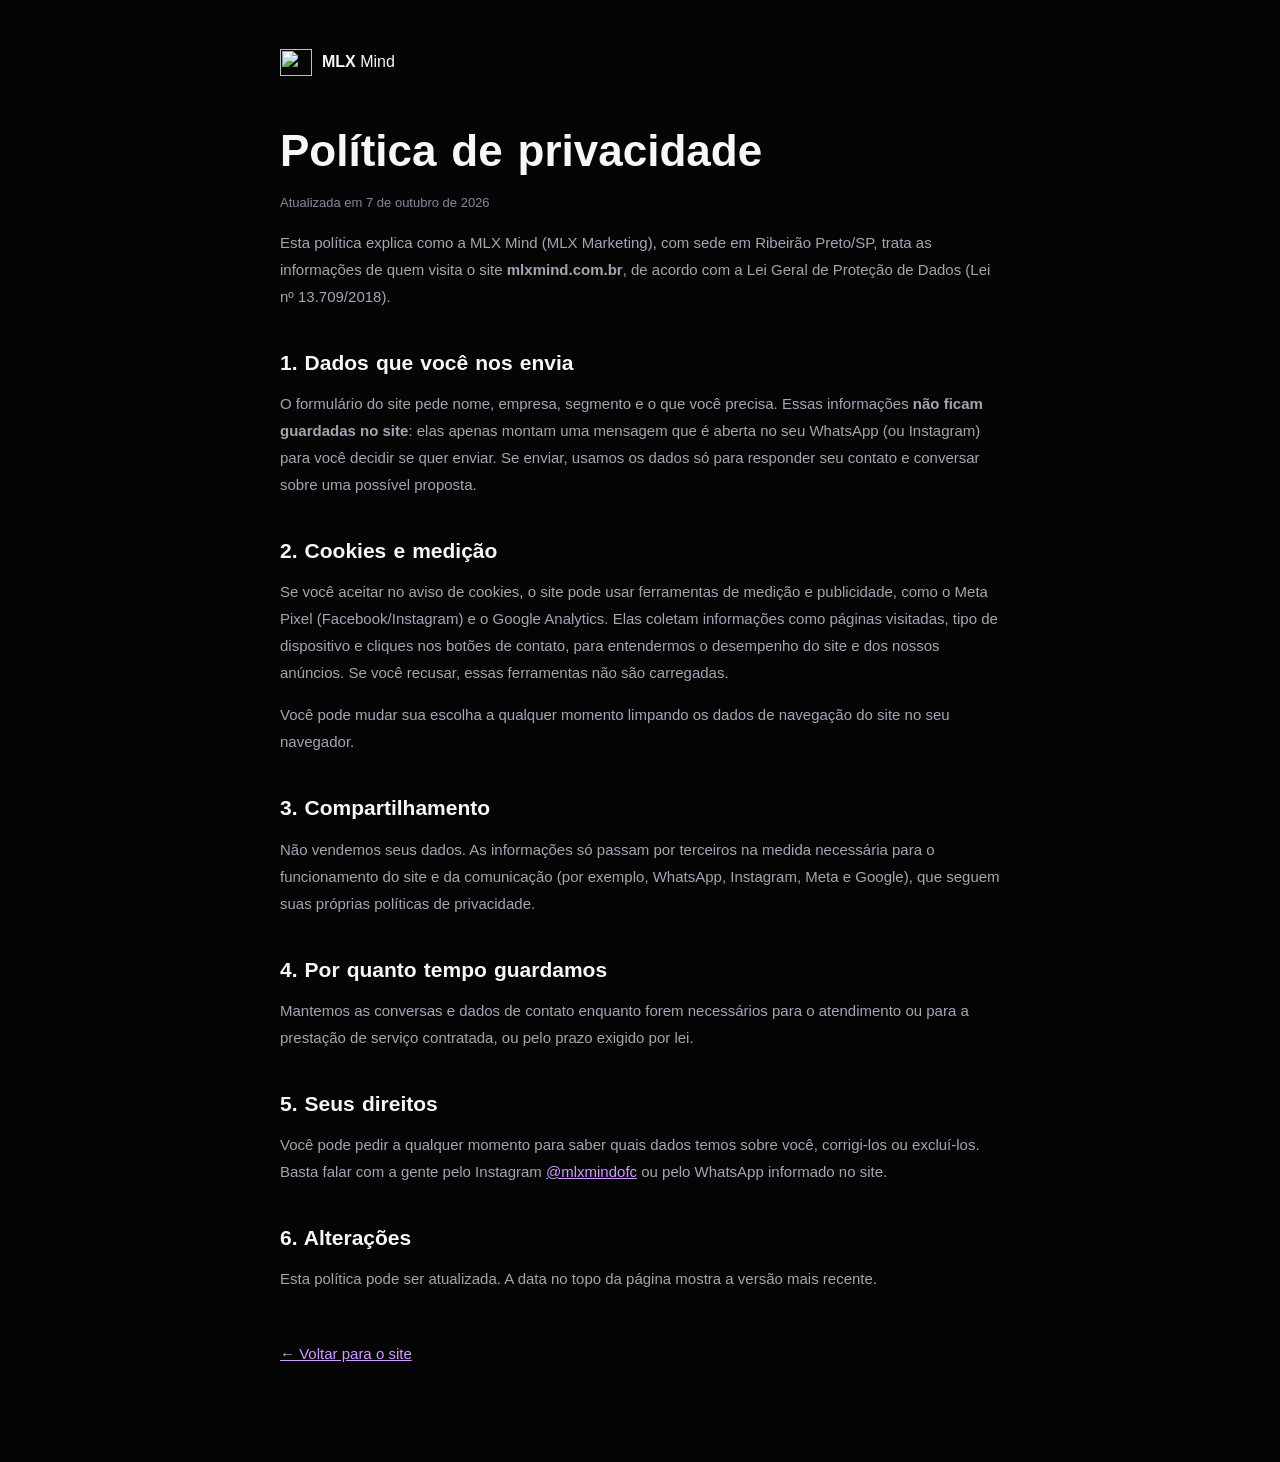
==== politica-de-privacidade.html @ 1ae9b0ad "Add files via upload" ====
<!DOCTYPE html>
<html lang="pt-BR">
<head>
  <meta charset="utf-8">
  <meta name="viewport" content="width=device-width, initial-scale=1">
  <meta name="theme-color" content="#050505">
  <title>Política de privacidade | MLX Mind</title>
  <meta name="description" content="Como a MLX Mind trata os dados de quem visita o site mlxmind.com.br.">
  <link rel="canonical" href="https://mlxmind.com.br/politica-de-privacidade.html">
  <link rel="icon" href="/favicon.ico" sizes="32x32">
  <link rel="icon" href="/favicon.svg" type="image/svg+xml">
  <link rel="apple-touch-icon" href="/apple-touch-icon.png">
  <style>
@font-face{font-family:'General Sans';src:url('/assets/fonts/general-sans-500.woff2') format('woff2');font-weight:500;font-display:swap}
@font-face{font-family:'General Sans';src:url('/assets/fonts/general-sans-600.woff2') format('woff2');font-weight:600;font-display:swap}
@font-face{font-family:'Clash Display';src:url('/assets/fonts/clash-display-600.woff2') format('woff2');font-weight:600;font-display:swap}
*{box-sizing:border-box}body{margin:0;background:#050505;color:#f7f6f9;font-family:'General Sans',Arial,sans-serif;font-weight:500;-webkit-font-smoothing:antialiased;line-height:1.8}
a{color:#d09cff}main{max-width:760px;margin:auto;padding:48px 20px 80px}
.back{display:inline-flex;align-items:center;gap:10px;text-decoration:none;color:#f7f6f9;margin-bottom:48px}.back img{width:32px;height:27px}.back b{font-family:'Clash Display',sans-serif;font-weight:600}
h1,h2{font-family:'Clash Display',sans-serif;font-weight:600;line-height:1.2;word-spacing:.06em}h1{font-size:clamp(32px,5vw,44px);margin:0 0 8px}h2{font-size:21px;margin:40px 0 8px}
p,li{color:#a9a2b3;font-size:15px}.date{color:#8f849b;font-size:13px}
  </style>
</head>
<body>
<main>
  <a class="back" href="/"><img src="/assets/img/logo-mark.svg" alt="" width="32" height="27"><span><b>MLX</b> Mind</span></a>
  <h1>Política de privacidade</h1>
  <p class="date">Atualizada em 7 de outubro de 2026</p>

  <p>Esta política explica como a MLX Mind (MLX Marketing), com sede em Ribeirão Preto/SP, trata as informações de quem visita o site <strong>mlxmind.com.br</strong>, de acordo com a Lei Geral de Proteção de Dados (Lei nº 13.709/2018).</p>

  <h2>1. Dados que você nos envia</h2>
  <p>O formulário do site pede nome, empresa, segmento e o que você precisa. Essas informações <strong>não ficam guardadas no site</strong>: elas apenas montam uma mensagem que é aberta no seu WhatsApp (ou Instagram) para você decidir se quer enviar. Se enviar, usamos os dados só para responder seu contato e conversar sobre uma possível proposta.</p>

  <h2>2. Cookies e medição</h2>
  <p>Se você aceitar no aviso de cookies, o site pode usar ferramentas de medição e publicidade, como o Meta Pixel (Facebook/Instagram) e o Google Analytics. Elas coletam informações como páginas visitadas, tipo de dispositivo e cliques nos botões de contato, para entendermos o desempenho do site e dos nossos anúncios. Se você recusar, essas ferramentas não são carregadas.</p>
  <p>Você pode mudar sua escolha a qualquer momento limpando os dados de navegação do site no seu navegador.</p>

  <h2>3. Compartilhamento</h2>
  <p>Não vendemos seus dados. As informações só passam por terceiros na medida necessária para o funcionamento do site e da comunicação (por exemplo, WhatsApp, Instagram, Meta e Google), que seguem suas próprias políticas de privacidade.</p>

  <h2>4. Por quanto tempo guardamos</h2>
  <p>Mantemos as conversas e dados de contato enquanto forem necessários para o atendimento ou para a prestação de serviço contratada, ou pelo prazo exigido por lei.</p>

  <h2>5. Seus direitos</h2>
  <p>Você pode pedir a qualquer momento para saber quais dados temos sobre você, corrigi-los ou excluí-los. Basta falar com a gente pelo Instagram <a href="https://www.instagram.com/mlxmindofc/" target="_blank" rel="noopener noreferrer">@mlxmindofc</a> ou pelo WhatsApp informado no site.</p>

  <h2>6. Alterações</h2>
  <p>Esta política pode ser atualizada. A data no topo da página mostra a versão mais recente.</p>

  <p style="margin-top:48px"><a href="/">← Voltar para o site</a></p>
</main>
</body>
</html>
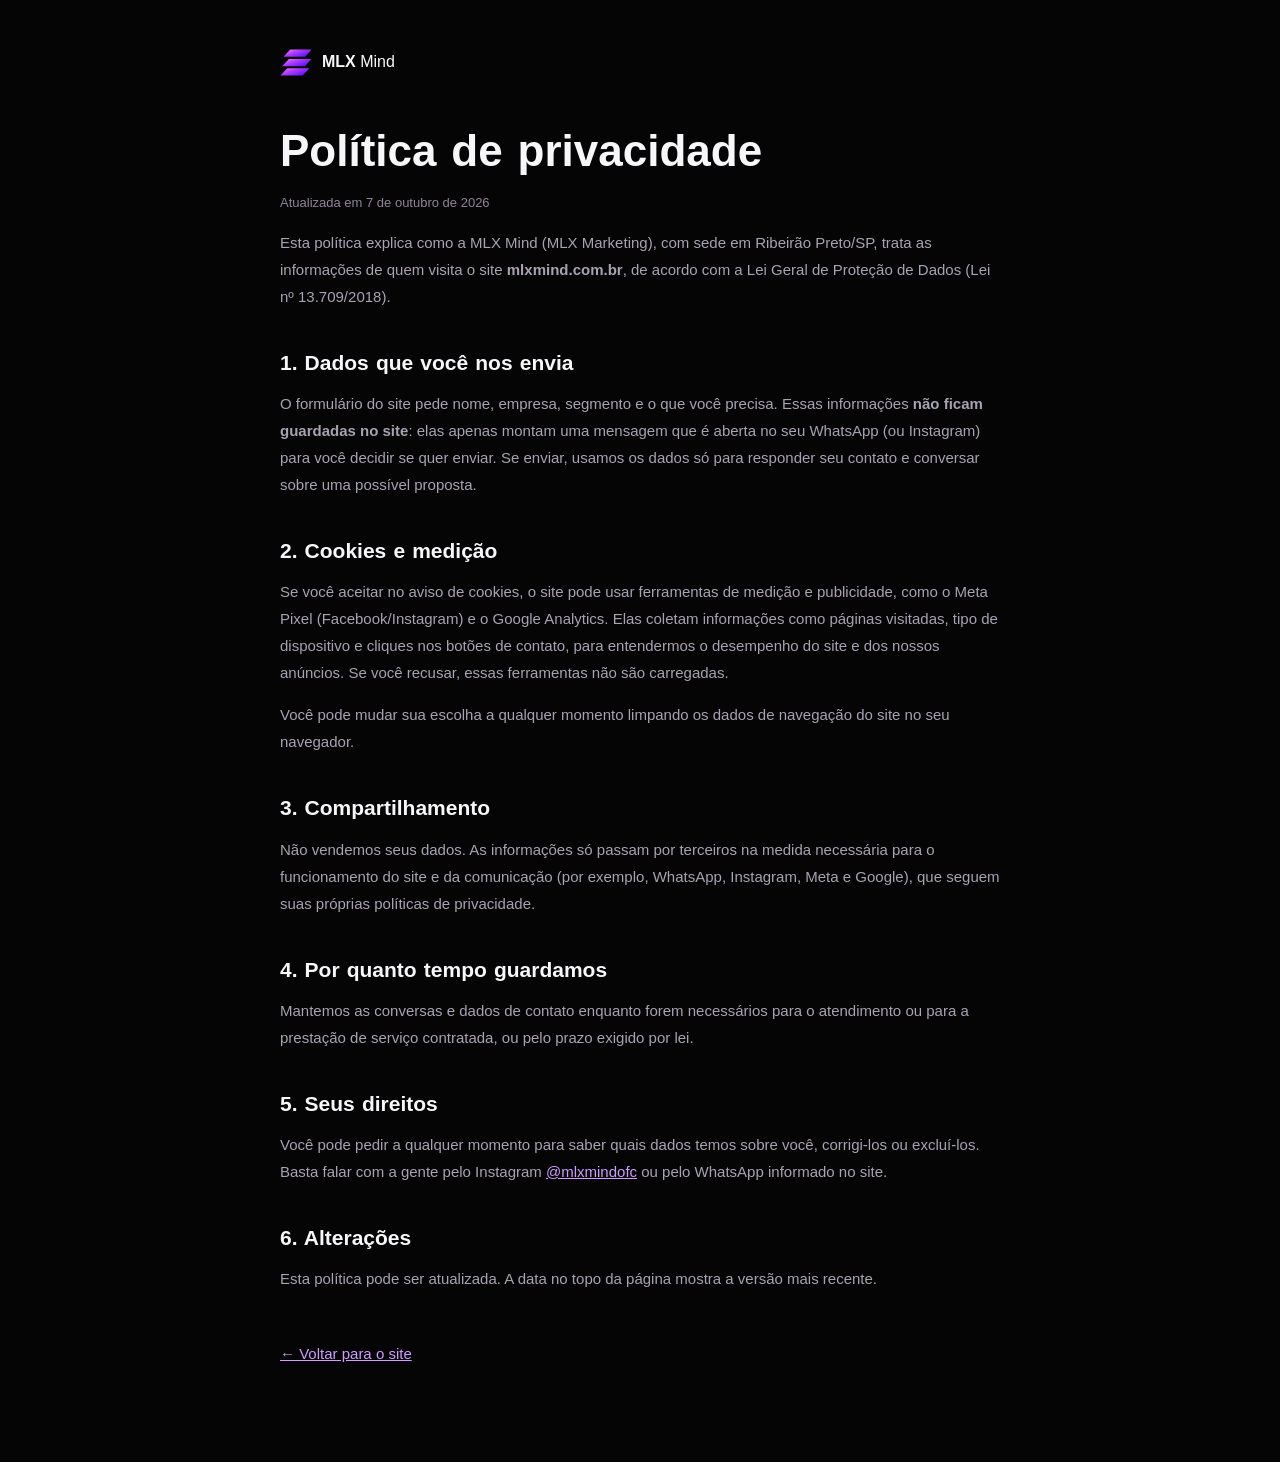
==== commit 00680896: "Update links and font paths in privacy policy page" ====
--- a/politica-de-privacidade.html
+++ b/politica-de-privacidade.html
@@ -7,23 +7,23 @@
   <title>Política de privacidade | MLX Mind</title>
   <meta name="description" content="Como a MLX Mind trata os dados de quem visita o site mlxmind.com.br.">
   <link rel="canonical" href="https://mlxmind.com.br/politica-de-privacidade.html">
-  <link rel="icon" href="/favicon.ico" sizes="32x32">
-  <link rel="icon" href="/favicon.svg" type="image/svg+xml">
-  <link rel="apple-touch-icon" href="/apple-touch-icon.png">
+  <link rel="icon" href="favicon.ico" sizes="32x32">
+  <link rel="icon" href="favicon.svg" type="image/svg+xml">
+  <link rel="apple-touch-icon" href="apple-touch-icon.png">
   <style>
-@font-face{font-family:'General Sans';src:url('/assets/fonts/general-sans-500.woff2') format('woff2');font-weight:500;font-display:swap}
-@font-face{font-family:'General Sans';src:url('/assets/fonts/general-sans-600.woff2') format('woff2');font-weight:600;font-display:swap}
-@font-face{font-family:'Clash Display';src:url('/assets/fonts/clash-display-600.woff2') format('woff2');font-weight:600;font-display:swap}
+@font-face{font-family:'General Sans';src:url('assets/fonts/general-sans-500.woff2') format('woff2');font-weight:500;font-display:swap}
+@font-face{font-family:'General Sans';src:url('assets/fonts/general-sans-600.woff2') format('woff2');font-weight:600;font-display:swap}
+@font-face{font-family:'Clash Display';src:url('assets/fonts/clash-display-600.woff2') format('woff2');font-weight:600;font-display:swap}
 *{box-sizing:border-box}body{margin:0;background:#050505;color:#f7f6f9;font-family:'General Sans',Arial,sans-serif;font-weight:500;-webkit-font-smoothing:antialiased;line-height:1.8}
 a{color:#d09cff}main{max-width:760px;margin:auto;padding:48px 20px 80px}
-.back{display:inline-flex;align-items:center;gap:10px;text-decoration:none;color:#f7f6f9;margin-bottom:48px}.back img{width:32px;height:27px}.back b{font-family:'Clash Display',sans-serif;font-weight:600}
+.back{display:inline-flex;align-items:center;gap:10px;text-decoration:none;color:#f7f6f9;margin-bottom:48px}.back .brand-mark{width:32px;height:27px}.back b{font-family:'Clash Display',sans-serif;font-weight:600}
 h1,h2{font-family:'Clash Display',sans-serif;font-weight:600;line-height:1.2;word-spacing:.06em}h1{font-size:clamp(32px,5vw,44px);margin:0 0 8px}h2{font-size:21px;margin:40px 0 8px}
 p,li{color:#a9a2b3;font-size:15px}.date{color:#8f849b;font-size:13px}
   </style>
 </head>
 <body>
 <main>
-  <a class="back" href="/"><img src="/assets/img/logo-mark.svg" alt="" width="32" height="27"><span><b>MLX</b> Mind</span></a>
+  <a class="back" href="index.html"><svg class="brand-mark" viewBox="0 0 600 500" width="36" height="30" aria-hidden="true"><defs><linearGradient id="lg1" x1="0" y1="0" x2="1" y2=".7"><stop offset="0" stop-color="#f08cff"/><stop offset=".45" stop-color="#b13cff"/><stop offset="1" stop-color="#5b12f2"/></linearGradient></defs><g fill="url(#lg1)"><path d="M190 8h402L473 142H68z"/><path d="M167 186h421L470 319H40z"/><path d="M137 357h414L425 493H8z"/></g></svg><span><b>MLX</b> Mind</span></a>
   <h1>Política de privacidade</h1>
   <p class="date">Atualizada em 7 de outubro de 2026</p>
 
@@ -48,7 +48,7 @@
   <h2>6. Alterações</h2>
   <p>Esta política pode ser atualizada. A data no topo da página mostra a versão mais recente.</p>
 
-  <p style="margin-top:48px"><a href="/">← Voltar para o site</a></p>
+  <p style="margin-top:48px"><a href="index.html">← Voltar para o site</a></p>
 </main>
 </body>
 </html>
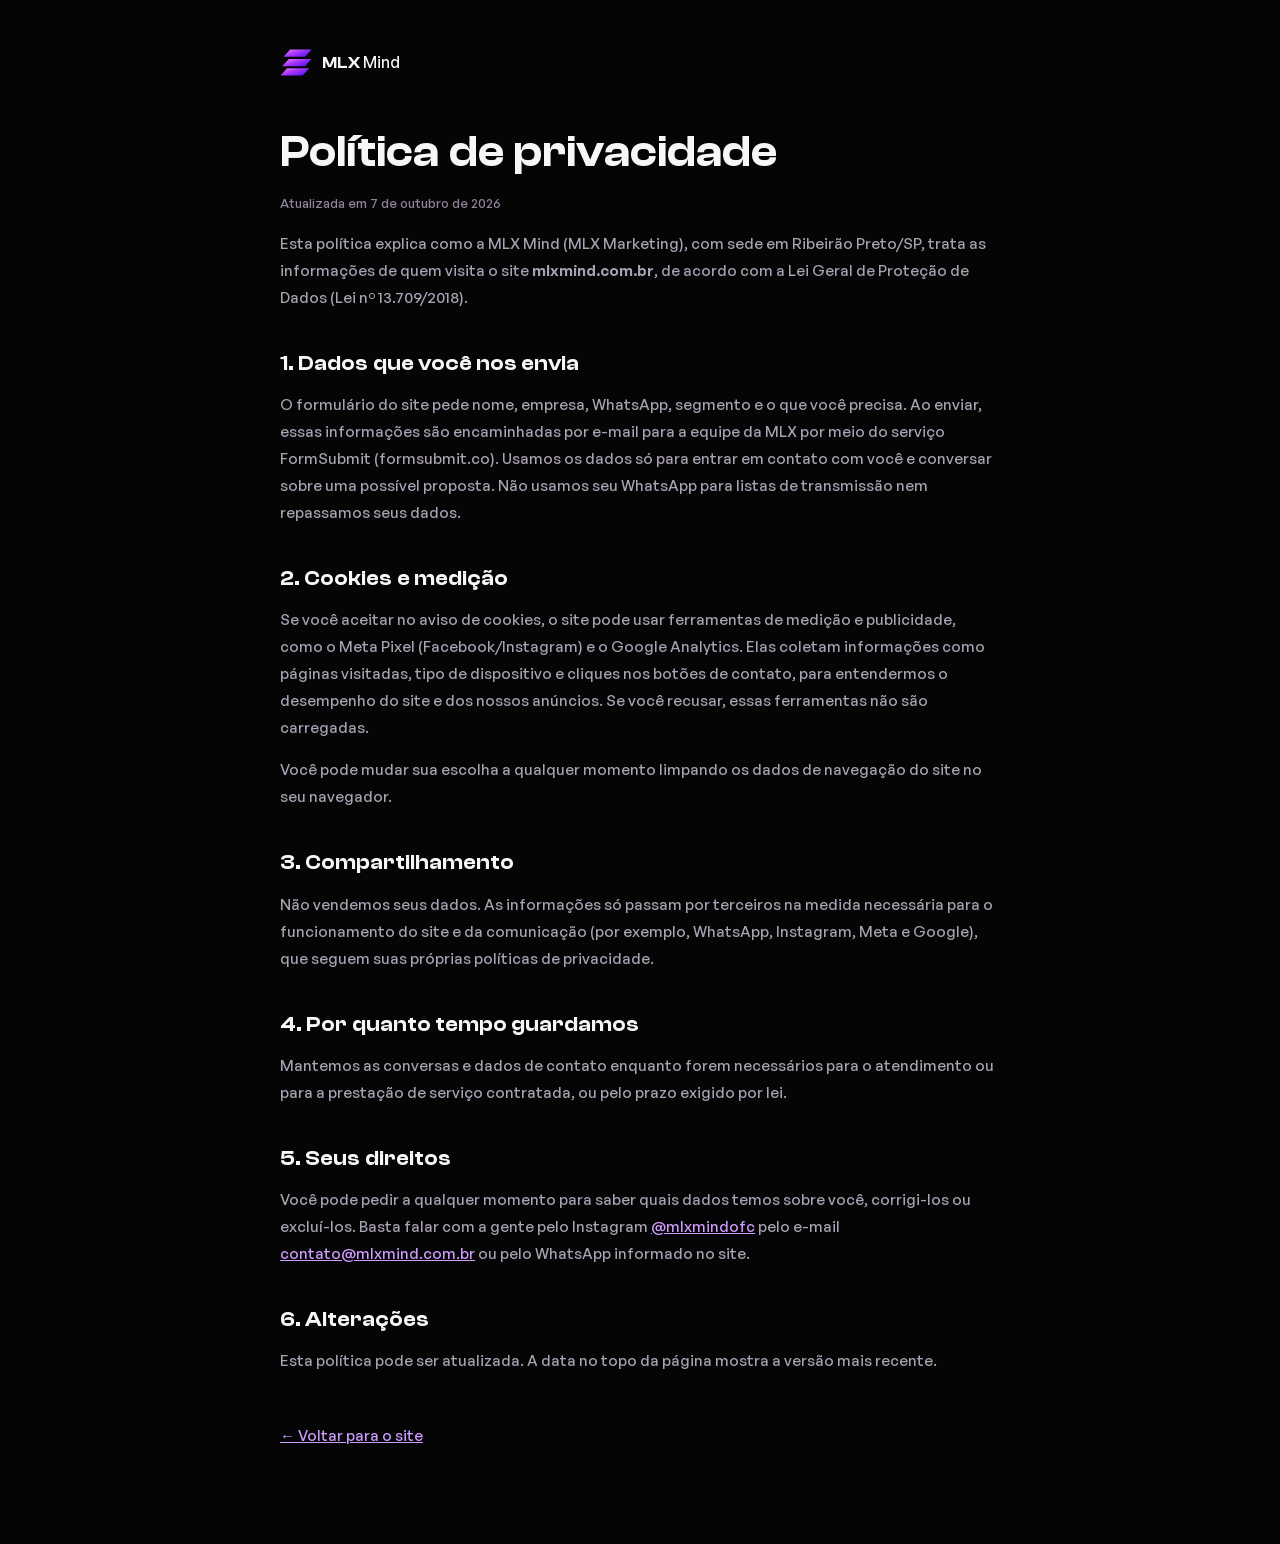
==== commit cfebf8d6: "Update privacy policy with new contact information" ====
--- a/politica-de-privacidade.html
+++ b/politica-de-privacidade.html
@@ -30,7 +30,7 @@
   <p>Esta política explica como a MLX Mind (MLX Marketing), com sede em Ribeirão Preto/SP, trata as informações de quem visita o site <strong>mlxmind.com.br</strong>, de acordo com a Lei Geral de Proteção de Dados (Lei nº 13.709/2018).</p>
 
   <h2>1. Dados que você nos envia</h2>
-  <p>O formulário do site pede nome, empresa, segmento e o que você precisa. Essas informações <strong>não ficam guardadas no site</strong>: elas apenas montam uma mensagem que é aberta no seu WhatsApp (ou Instagram) para você decidir se quer enviar. Se enviar, usamos os dados só para responder seu contato e conversar sobre uma possível proposta.</p>
+  <p>O formulário do site pede nome, empresa, WhatsApp, segmento e o que você precisa. Ao enviar, essas informações são encaminhadas por e-mail para a equipe da MLX por meio do serviço FormSubmit (formsubmit.co). Usamos os dados só para entrar em contato com você e conversar sobre uma possível proposta. Não usamos seu WhatsApp para listas de transmissão nem repassamos seus dados.</p>
 
   <h2>2. Cookies e medição</h2>
   <p>Se você aceitar no aviso de cookies, o site pode usar ferramentas de medição e publicidade, como o Meta Pixel (Facebook/Instagram) e o Google Analytics. Elas coletam informações como páginas visitadas, tipo de dispositivo e cliques nos botões de contato, para entendermos o desempenho do site e dos nossos anúncios. Se você recusar, essas ferramentas não são carregadas.</p>
@@ -43,7 +43,7 @@
   <p>Mantemos as conversas e dados de contato enquanto forem necessários para o atendimento ou para a prestação de serviço contratada, ou pelo prazo exigido por lei.</p>
 
   <h2>5. Seus direitos</h2>
-  <p>Você pode pedir a qualquer momento para saber quais dados temos sobre você, corrigi-los ou excluí-los. Basta falar com a gente pelo Instagram <a href="https://www.instagram.com/mlxmindofc/" target="_blank" rel="noopener noreferrer">@mlxmindofc</a> ou pelo WhatsApp informado no site.</p>
+  <p>Você pode pedir a qualquer momento para saber quais dados temos sobre você, corrigi-los ou excluí-los. Basta falar com a gente pelo Instagram <a href="https://www.instagram.com/mlxmindofc/" target="_blank" rel="noopener noreferrer">@mlxmindofc</a> pelo e-mail <a href="mailto:contato@mlxmind.com.br">contato@mlxmind.com.br</a> ou pelo WhatsApp informado no site.</p>
 
   <h2>6. Alterações</h2>
   <p>Esta política pode ser atualizada. A data no topo da página mostra a versão mais recente.</p>
